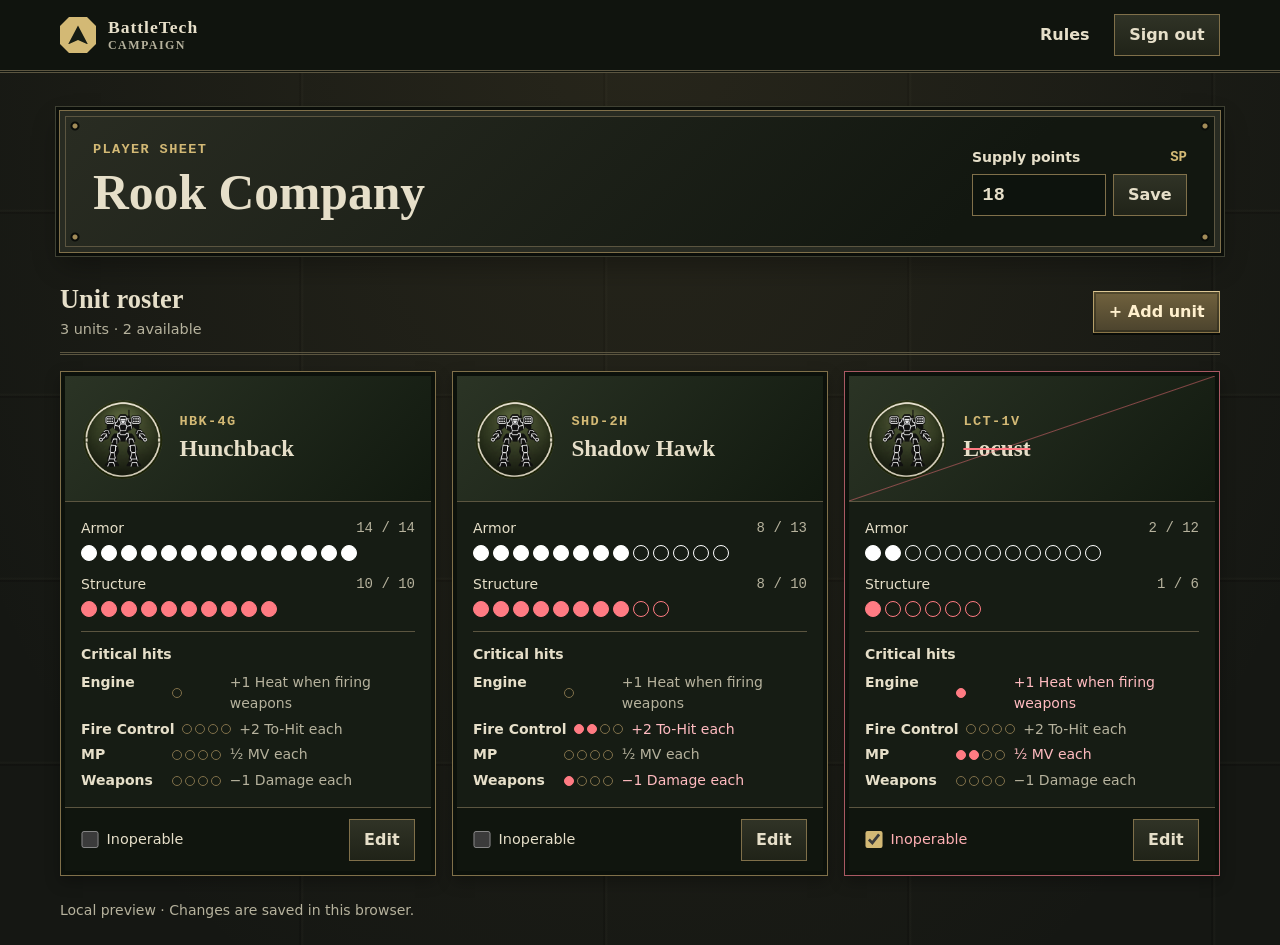
==== index.html @ 0e4e48c3 "Add campaign and Alpha Strike rules hub" ====
<!doctype html>
<html lang="en">
<head>
  <meta charset="utf-8">
  <meta name="viewport" content="width=device-width, initial-scale=1">
  <title>Player sheet | BattleTech Campaign</title>
  <link rel="stylesheet" href="styles.css?v=rules-hub-1">
  <script src="app.js?v=rules-hub-1" defer></script>
  <script src="rules/vendor/markdown-it-15.0.3.min.js" defer></script>
  <script src="rules/hub.js?v=rules-hub-1" defer></script>
</head>
<body>
  <header class="topbar">
    <div class="shell topbar-inner">
      <a class="brand" href="index.html" aria-label="BattleTech Campaign home">
        <span class="insignia" aria-hidden="true"><i></i></span>
        <span>BattleTech <small>Campaign</small></span>
      </a>
      <div class="topbar-actions">
        <button type="button" id="rules-button" class="quiet" aria-haspopup="dialog">Rules</button>
        <button type="button" id="account-button">Sign out</button>
      </div>
    </div>
  </header>

  <main class="shell">
    <div id="sheet">
      <section class="sheet-header" aria-labelledby="group-name">
        <div class="group">
          <p class="eyebrow">Player sheet</p>
          <h1 id="group-name"></h1>
        </div>
        <form id="supply-form" class="supply">
          <label for="supply">Supply points <span>SP</span></label>
          <div class="supply-entry">
            <input id="supply" type="number" step="1" required>
            <button type="submit">Save</button>
          </div>
        </form>
      </section>

      <section class="roster" aria-labelledby="roster-title">
        <div class="section-header">
          <div>
            <h2 id="roster-title">Unit roster</h2>
            <p id="roster-count"></p>
          </div>
          <button id="add-unit" type="button" class="primary"><span aria-hidden="true">+</span> Add unit</button>
        </div>
        <div id="unit-list" class="unit-list"></div>
        <p id="empty-roster" class="empty" hidden>Your roster is empty. Add a unit to get started.</p>
      </section>
    </div>

    <section id="signed-out" class="signed-out" hidden>
      <h1>Player sheet</h1>
      <p>Open a sample roster to try the player sheet.</p>
      <button type="button" id="open-account" class="primary">Choose preview roster</button>
    </section>
    <footer><span id="save-status" role="status">Local preview · Changes are saved in this browser.</span></footer>
  </main>

  <dialog id="rules-dialog" class="rules-hub" aria-labelledby="rules-title">
    <header class="rules-header">
      <h2 id="rules-title">Rules</h2>
      <form method="dialog"><button type="submit">Close</button></form>
    </header>
    <div class="rules-tabs" role="tablist" aria-label="Rule sections">
      <button id="campaign-tab" type="button" role="tab" aria-selected="true" aria-controls="campaign-panel">Campaign Rules</button>
      <button id="alpha-strike-tab" type="button" role="tab" aria-selected="false" aria-controls="alpha-strike-panel" tabindex="-1">Alpha Strike</button>
    </div>
    <div class="rules-scroll">
      <section id="campaign-panel" role="tabpanel" aria-labelledby="campaign-tab" tabindex="0"></section>
      <section id="alpha-strike-panel" role="tabpanel" aria-labelledby="alpha-strike-tab" tabindex="0" hidden></section>
    </div>
  </dialog>

  <dialog id="account-dialog" aria-labelledby="account-title">
    <div class="dialog-body">
      <h2 id="account-title">Choose a preview roster</h2>
      <p>These sample rosters are stored in this browser.</p>
      <div id="account-options" class="account-options"></div>
      <form method="dialog" class="dialog-actions"><button>Cancel</button></form>
    </div>
  </dialog>

  <dialog id="unit-dialog" aria-labelledby="editor-title">
    <form id="unit-form" class="dialog-body">
      <h2 id="editor-title">Add unit</h2>
      <div class="form-grid">
        <label>Chassis <input name="chassis" required maxlength="48"></label>
        <label>Variant <input name="variant" required maxlength="32"></label>
        <label class="wide">Unit type
          <select name="type"><option value="mech">’Mech</option><option value="vehicle">Vehicle</option><option value="air">Air unit</option></select>
        </label>
        <div class="track-field">
          <label for="armor-total">Total armor</label>
          <div class="number-stepper">
            <button type="button" data-step="-1" aria-label="Decrease total armor">−</button>
            <input id="armor-total" name="armorTotal" type="number" inputmode="numeric" min="0" max="300" step="1" required>
            <button type="button" data-step="1" aria-label="Increase total armor">+</button>
          </div>
        </div>
        <div class="track-field">
          <label for="armor-remaining">Remaining armor</label>
          <div class="number-stepper">
            <button type="button" data-step="-1" aria-label="Decrease remaining armor">−</button>
            <input id="armor-remaining" name="armorRemaining" type="number" inputmode="numeric" min="0" step="1" required>
            <button type="button" data-step="1" aria-label="Increase remaining armor">+</button>
          </div>
        </div>
        <div class="track-field">
          <label for="structure-total">Total structure</label>
          <div class="number-stepper">
            <button type="button" data-step="-1" aria-label="Decrease total structure">−</button>
            <input id="structure-total" name="structureTotal" type="number" inputmode="numeric" min="0" max="300" step="1" required>
            <button type="button" data-step="1" aria-label="Increase total structure">+</button>
          </div>
        </div>
        <div class="track-field">
          <label for="structure-remaining">Remaining structure</label>
          <div class="number-stepper">
            <button type="button" data-step="-1" aria-label="Decrease remaining structure">−</button>
            <input id="structure-remaining" name="structureRemaining" type="number" inputmode="numeric" min="0" step="1" required>
            <button type="button" data-step="1" aria-label="Increase remaining structure">+</button>
          </div>
        </div>
      </div>
      <fieldset class="critical-editor">
        <legend>Critical hits</legend>
        <ul id="critical-options" class="critical-list"></ul>
        <p class="legacy-criticals" hidden></p>
      </fieldset>
      <label class="check"><input name="inoperable" type="checkbox"> Inoperable</label>
      <div class="dialog-actions">
        <button type="button" id="remove-unit" class="danger" hidden>Remove unit</button>
        <button type="button" id="cancel-editor">Cancel</button>
        <button type="submit" class="primary">Save unit</button>
      </div>
    </form>
  </dialog>

  <dialog id="remove-dialog" aria-labelledby="remove-title">
    <div class="dialog-body">
      <h2 id="remove-title">Remove unit?</h2>
      <p id="remove-description"></p>
      <form method="dialog" class="dialog-actions">
        <button value="cancel" autofocus>Cancel</button>
        <button value="remove" class="danger">Remove unit</button>
      </form>
    </div>
  </dialog>

  <template id="unit-template">
    <article class="unit-card">
      <div class="unit-identity">
        <img class="unit-icon" width="84" height="84" alt="">
        <div class="unit-title"><p class="unit-variant"></p><h3></h3></div>
      </div>
      <div class="unit-details">
        <div class="track armor"><div class="track-label"><span>Armor</span><span class="track-count"></span></div><div class="pips" aria-hidden="true"></div></div>
        <div class="track structure"><div class="track-label"><span>Structure</span><span class="track-count"></span></div><div class="pips" aria-hidden="true"></div></div>
        <div class="criticals"><h4>Critical hits</h4><ul class="critical-list"></ul><p class="legacy-criticals" hidden></p></div>
      </div>
      <div class="card-actions">
        <label class="check"><input type="checkbox"> Inoperable</label>
        <button type="button">Edit</button>
      </div>
    </article>
  </template>

  <template id="critical-row-template">
    <li class="critical-row">
      <span class="critical-name"></span>
      <div class="critical-controls">
        <button type="button" class="critical-minus" hidden>−</button>
        <span class="critical-pips" aria-hidden="true"></span>
        <span class="visually-hidden critical-count"></span>
        <button type="button" class="critical-plus" hidden>+</button>
      </div>
      <span class="critical-effect"></span>
    </li>
  </template>
</body>
</html>
---- styles.css ----
:root {
  color-scheme: dark;
  font: 100%/1.5 system-ui, sans-serif;
  color: #e6dfc9;
  background: #111310;
  --panel: #161c14;
  --line: #5b5540;
  --bronze: #80704a;
  --muted: #b6b29d;
  --gold: #d3b975;
  --red: #ff7b83;
  --display: Georgia, serif;
  --mono: ui-monospace, Consolas, monospace;
}

*, *::before, *::after { box-sizing: border-box; }
[hidden] { display: none !important; }
body {
  margin: 0;
  min-height: 100vh;
  background:
    radial-gradient(ellipse at 50% 0%, #97804b24, transparent 48rem),
    repeating-linear-gradient(0deg, transparent 0 179px, #0005 180px, #77766110 182px, transparent 184px),
    repeating-linear-gradient(90deg, transparent 0 299px, #0005 300px, #82816a0e 302px, transparent 304px),
    #151713;
}
button, input, select { font: inherit; }
button {
  min-height: 42px;
  padding: .45rem .9rem;
  border: 1px solid var(--bronze);
  background: linear-gradient(#303326, #202318);
  color: inherit;
  font-weight: 650;
  cursor: pointer;
}
.primary {
  color: #fff0ce;
  background: linear-gradient(#71623e, #4b432d);
  border-color: #ddc895 #b7a06a #8a7547;
  box-shadow: inset 0 0 0 2px #10130955, 0 2px 0 #080b07;
}
button:hover { background: #383b2a; }
.primary:hover { background: linear-gradient(#827248, #5b5034); }
.quiet { background: transparent; border-color: transparent; }
.danger { color: #ffb0b4; border-color: #a6515a; background: #39232d; }
.danger:hover { background: #562f3c; }
:focus-visible { outline: 2px solid var(--gold); outline-offset: 3px; }
input, select {
  width: 100%;
  min-height: 42px;
  border: 1px solid var(--bronze);
  background: #0d130d;
  color: inherit;
  padding: .4rem .6rem;
}
input[type="checkbox"] { width: 1.1rem; min-height: 0; height: 1.1rem; margin: 0; accent-color: var(--gold); }
h1, h2, h3, h4, p { margin: 0; }
h1, h2, h3 { line-height: 1.14; }
.shell { width: min(1160px, calc(100% - 3rem)); margin-inline: auto; }
.topbar { background: #10140e; border-bottom: 3px double var(--line); }
.topbar-inner, .topbar-actions, .brand { display: flex; align-items: center; }
.topbar-inner { min-height: 70px; justify-content: space-between; gap: 1rem; }
.topbar-actions { gap: .55rem; }
.brand { gap: .75rem; color: inherit; text-decoration: none; font: 700 1.1rem/1.25 var(--display); letter-spacing: .055em; }
.brand small { display: block; color: var(--muted); font-size: .75rem; letter-spacing: .12em; text-transform: uppercase; }
.insignia { display: grid; place-items: center; width: 36px; height: 36px; background: var(--gold); clip-path: polygon(25% 0, 75% 0, 100% 25%, 100% 75%, 75% 100%, 25% 100%, 0 75%, 0 25%); }
.insignia i { width: 20px; height: 19px; background: #161c14; clip-path: polygon(50% 0, 100% 100%, 50% 76%, 0 100%); }
.sheet-header {
  display: flex;
  gap: 1.4rem;
  align-items: center;
  justify-content: space-between;
  margin-top: 2.35rem;
  padding: 1.6rem 1.75rem;
  border: 5px solid #282b22;
  outline: 1px solid var(--bronze);
  background:
    radial-gradient(circle at 10px 10px, #a38c58 0 2px, #0a0c09 3px 4px, transparent 5px),
    radial-gradient(circle at calc(100% - 10px) 10px, #a38c58 0 2px, #0a0c09 3px 4px, transparent 5px),
    radial-gradient(circle at 10px calc(100% - 10px), #a38c58 0 2px, #0a0c09 3px 4px, transparent 5px),
    radial-gradient(circle at calc(100% - 10px) calc(100% - 10px), #a38c58 0 2px, #0a0c09 3px 4px, transparent 5px),
    linear-gradient(135deg, #292c22, #121710 78%);
  box-shadow: 0 0 0 4px #0a0d09, 0 0 0 5px #3f4133, 0 12px 26px #0005, inset 0 0 0 1px var(--line);
}
.eyebrow, .unit-variant { color: var(--gold); text-transform: uppercase; font: 700 .85rem/1.35 var(--mono); letter-spacing: .1em; }
h1 { margin-top: .35rem; font: 600 clamp(1.9rem, 5vw, 3.1rem)/1.14 var(--display); overflow-wrap: anywhere; }
.supply { flex: 0 1 215px; }
.supply label { display: flex; justify-content: space-between; gap: 1rem; margin-bottom: .4rem; font-size: .875rem; font-weight: 700; }
.supply label span { color: var(--gold); font-family: var(--mono); }
.supply-entry { display: flex; gap: .4rem; }
.supply input { min-width: 0; font: 700 1.15rem var(--mono); }
.roster { margin-top: 2rem; }
.section-header { display: flex; align-items: center; justify-content: space-between; gap: .75rem; margin-bottom: 1rem; padding-bottom: .75rem; border-bottom: 3px double var(--line); }
.section-header h2 { font: 600 1.65rem/1.15 var(--display); }
.section-header p { margin-top: .25rem; color: var(--muted); font-size: .9rem; }
.section-header button { white-space: nowrap; }
.unit-list { display: grid; grid-template-columns: repeat(3, minmax(0, 1fr)); gap: 1rem; }
.unit-card { display: flex; flex-direction: column; overflow: hidden; padding: 4px; background: #0c110b; border: 1px solid var(--bronze); box-shadow: 0 6px 14px #0004; }
.unit-identity {
  display: flex;
  align-items: center;
  min-height: 126px;
  padding: 1rem;
  gap: .9rem;
  border-bottom: 1px solid var(--line);
  background: linear-gradient(135deg, #2b3425, #11190f);
}
.unit-icon { display: block; flex: none; width: 84px; height: 84px; object-fit: contain; }
.unit-title { min-width: 0; padding-bottom: .2rem; overflow-wrap: anywhere; }
.unit-title h3 { margin-top: .25rem; font: 600 1.45rem/1.14 var(--display); }
.unit-card.inoperable { border-color: #a95963; }
.inoperable .unit-identity { position: relative; }
.inoperable .unit-identity::after { content: ''; position: absolute; inset: 0; pointer-events: none; background: linear-gradient(to bottom right, transparent calc(50% - 1px), #ff727d75 50%, transparent calc(50% + 1px)); }
.inoperable h3 { text-decoration: line-through 2px var(--red); }
.unit-details { display: grid; align-content: start; gap: .85rem; flex: 1; padding: 1rem; background: var(--panel); }
.track-label { display: flex; justify-content: space-between; gap: .5rem; margin-bottom: .35rem; font-size: .875rem; }
.track-count { color: var(--muted); font-family: var(--mono); }
.pips { display: flex; flex-wrap: wrap; gap: 4px; color: #fff; }
.structure .pips { color: var(--red); }
.pip {
  flex: none;
  width: min(1rem, calc((100% - 52px) / 14));
  aspect-ratio: 1;
  border: 1px solid currentColor;
  border-radius: 50%;
}
.pip.intact { background: currentColor; }
.criticals { border-top: 1px solid var(--line); padding-top: .75rem; }
.criticals h4 { font-size: .875rem; font-weight: 650; }
.critical-list { display: grid; gap: .3rem; margin: .45rem 0 0; padding: 0; list-style: none; }
.critical-row {
  display: grid;
  grid-template-columns: minmax(5.25rem, auto) 3.15rem minmax(0, 1fr);
  align-items: baseline;
  column-gap: .45rem;
  font-size: .875rem;
}
.critical-name { font-weight: 650; }
.critical-controls, .critical-pips { display: flex; align-items: center; }
.critical-controls { align-self: center; gap: .3rem; }
.critical-pips { gap: 3px; width: 3.15rem; }
.critical-pip { width: 10px; height: 10px; border: 1px solid var(--bronze); border-radius: 50%; }
.critical-pip.filled { background: var(--red); border-color: var(--red); }
.critical-effect, .legacy-criticals { color: var(--muted); }
.has-hits .critical-effect { color: #ffbbc0; }
.legacy-criticals { margin-top: .5rem; font-size: .875rem; }
.visually-hidden { position: absolute; width: 1px; height: 1px; overflow: hidden; clip-path: inset(50%); white-space: nowrap; }
.card-actions { display: flex; justify-content: space-between; gap: .5rem; border-top: 1px solid var(--line); padding: .65rem 1rem; background: #10150e; }
.check { display: inline-flex; gap: .5rem; align-items: center; min-height: 42px; cursor: pointer; font-size: .9rem; }
.inoperable .card-actions .check { color: #ffb0b4; }
.empty, .signed-out { padding: 1.5rem; background: var(--panel); border: 1px solid var(--bronze); box-shadow: inset 0 0 0 4px #0c110b; }
.signed-out { margin-top: 2.35rem; }
.signed-out p, .dialog-body > p { color: var(--muted); margin-top: .75rem; }
.signed-out button { margin-top: 1rem; }
footer { color: var(--muted); font-size: .875rem; padding: 1.5rem 0; }

dialog { width: min(510px, calc(100% - 2rem)); max-height: calc(100% - 2rem); padding: 0; color: inherit; background: #22291e; border: 4px solid #282b22; outline: 1px solid var(--bronze); box-shadow: inset 0 0 0 1px var(--line), 0 18px 90px #000a; }
dialog::backdrop { background: #090d08cc; }
.dialog-body { padding: 1.25rem; }
.dialog-body h2 { font: 600 1.55rem/1.15 var(--display); }
.form-grid { display: grid; grid-template-columns: repeat(2, minmax(0, 1fr)); gap: .75rem; margin-block: 1rem; }
.form-grid label { display: grid; gap: .3rem; font-size: .875rem; }
.track-field { display: grid; gap: .3rem; min-width: 0; }
.number-stepper { display: grid; grid-template-columns: 44px minmax(0, 1fr) 44px; gap: .3rem; }
.number-stepper input { min-width: 0; padding-inline: .25rem; text-align: center; appearance: textfield; }
.number-stepper input::-webkit-inner-spin-button,
.number-stepper input::-webkit-outer-spin-button { appearance: none; margin: 0; }
.wide { grid-column: 1 / -1; }
.dialog-actions { display: flex; justify-content: flex-end; align-items: center; flex-wrap: wrap; gap: .55rem; margin-top: .85rem; }
fieldset { margin: 0; padding: 0 .6rem; border: 1px solid var(--bronze); }
legend { padding-inline: .25rem; }
.critical-editor { min-inline-size: 0; padding: 0 .6rem .6rem; }
.critical-editor .critical-row { grid-template-columns: 5.25rem auto minmax(0, 1fr); align-items: center; }
:is(.critical-controls, .number-stepper) button { width: 44px; min-height: 44px; padding: 0; font: 700 1.05rem/1 var(--mono); }
:is(.critical-controls, .number-stepper) button[aria-disabled="true"] { background: #161b13; color: var(--muted); opacity: .65; cursor: default; }
.account-options { display: flex; flex-wrap: wrap; gap: .5rem 1rem; margin-top: 1rem; }
.rules-hub {
  width: min(810px, calc(100% - 2rem));
  height: min(44rem, calc(100dvh - 3rem));
  overflow: hidden;
}
.rules-hub[open] { display: grid; grid-template-rows: auto auto minmax(0, 1fr); }
.rules-header, .rules-tabs { padding: .8rem 1.25rem; }
.rules-header { display: flex; align-items: center; justify-content: space-between; gap: 1rem; border-bottom: 3px double var(--line); }
.rules-header h2 { font: 600 1.75rem/1.15 var(--display); }
.rules-tabs { display: flex; gap: .5rem; background: #151a11; border-bottom: 1px solid var(--line); }
.rules-tabs button[aria-selected="true"] { border-color: var(--gold); background: #373321; color: #fff0ce; }
.rules-scroll { overflow: auto; overscroll-behavior: contain; padding: 1.1rem 1.25rem 1.5rem; }
.rules-status { margin-bottom: .65rem; color: var(--muted); }
.rules-scroll button + .rule-topic { margin-top: .7rem; }
.rule-topic { border: 1px solid var(--bronze); background: var(--panel); }
.rule-topic + .rule-topic { margin-top: .55rem; }
.rule-topic summary { padding: .7rem .9rem; font-weight: 650; cursor: pointer; }
.rule-topic summary::marker { color: var(--gold); }
.rule-topic summary:hover { background: #252d1f; }
.rule-topic[open] summary { color: var(--gold); border-bottom: 1px solid var(--line); }
.rule-content { padding: .9rem; overflow-wrap: anywhere; }
.rule-content > * + * { margin-block-start: .8rem; }
.rule-content h2, .rule-content h3 { font-family: var(--display); font-weight: 650; }
.rule-content h2 { font-size: 1.25rem; }
.rule-content ul, .rule-content ol { margin-block-end: 0; padding-inline-start: 1.4rem; }
.rule-content li + li { margin-top: .25rem; }
.rule-content a { color: var(--gold); }
.rule-table { overflow-x: auto; border: 1px solid var(--line); }
.rule-table table { width: 100%; border-collapse: collapse; overflow-wrap: normal; }
.rule-table table:has(th:nth-child(3)) { min-width: 31rem; }
.rule-table th, .rule-table td { padding: .5rem .6rem; text-align: start; vertical-align: top; }
.rule-table th { background: #302f22; }
.rule-table tbody tr { border-top: 1px solid var(--line); }
.rule-table tbody tr:nth-child(even) { background: #1f271b; }

@media (max-width: 900px) {
  .unit-list { grid-template-columns: repeat(2, minmax(0, 1fr)); }
}
@media (max-width: 600px) {
  .shell { width: calc(100% - 1.5rem); }
  .sheet-header { flex-direction: column; align-items: stretch; margin-top: 1.35rem; padding: 1rem; }
  .supply { flex-basis: auto; max-width: 250px; }
  .unit-list { grid-template-columns: 1fr; }
  .topbar-inner { gap: .3rem; }
  .topbar-actions { gap: .15rem; }
  .brand { gap: .45rem; }
  .insignia { width: 30px; height: 30px; }
  .topbar-actions button { padding-inline: .55rem; }
  .rules-hub { width: calc(100% - 1rem); height: calc(100dvh - 1rem); max-height: calc(100% - 1rem); }
  .rules-header, .rules-tabs, .rules-scroll { padding-inline: .8rem; }
  .rules-tabs button { flex: 1; padding-inline: .45rem; }
}
@media (max-width: 450px) {
  .track-field { grid-column: 1 / -1; }
  .critical-editor .critical-row { grid-template-columns: minmax(0, 1fr) auto; row-gap: .1rem; }
  .critical-editor .critical-effect { grid-column: 1 / -1; }
  .critical-editor .critical-row + .critical-row { border-top: 1px solid var(--line); padding-top: .3rem; }
}
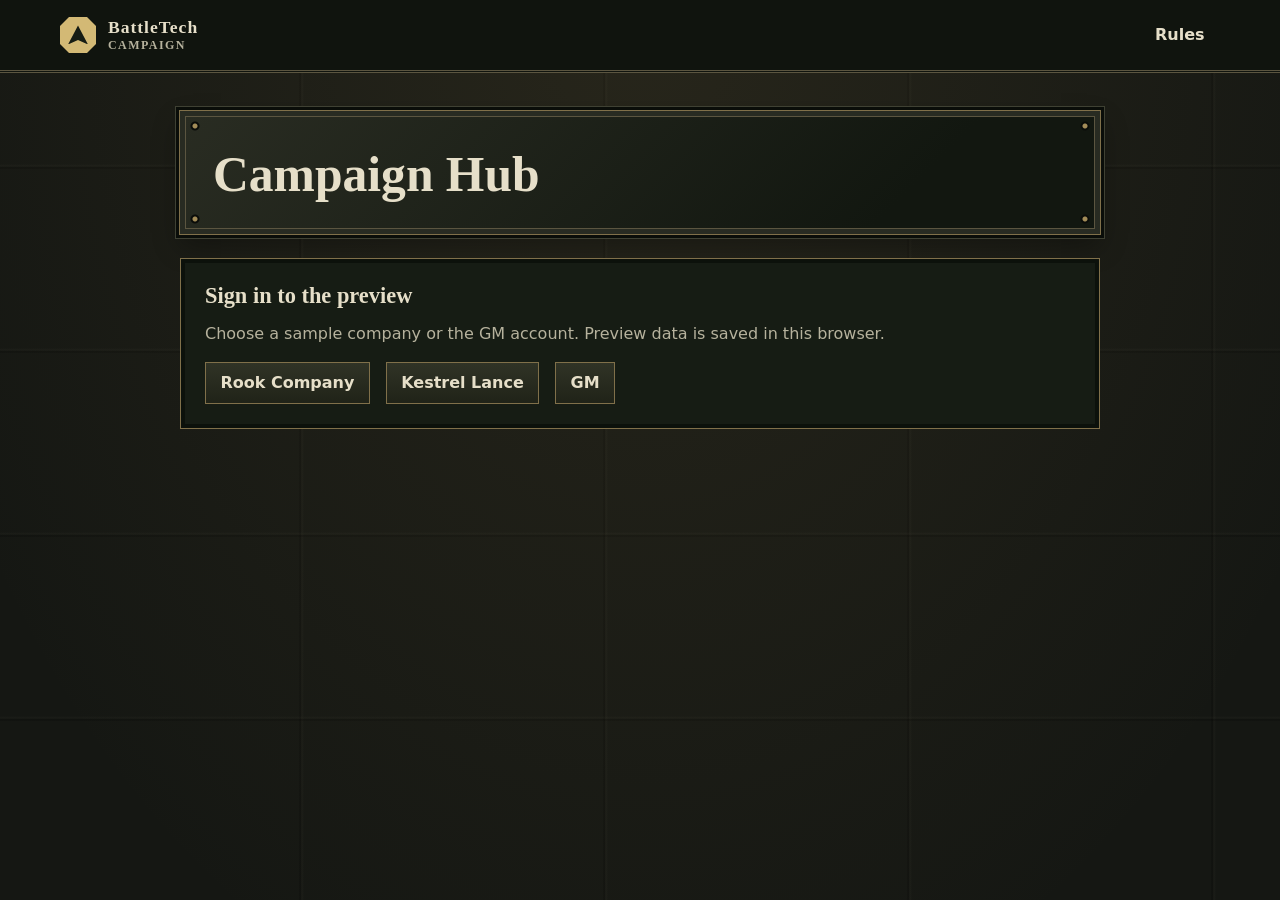
==== commit ba19e853: "Add campaign hub with player and GM preview navigation" ====
--- a/index.html
+++ b/index.html
@@ -3,11 +3,10 @@
 <head>
   <meta charset="utf-8">
   <meta name="viewport" content="width=device-width, initial-scale=1">
-  <title>Player sheet | BattleTech Campaign</title>
-  <link rel="stylesheet" href="styles.css?v=rules-hub-1">
-  <script src="app.js?v=rules-hub-1" defer></script>
-  <script src="rules/vendor/markdown-it-15.0.3.min.js" defer></script>
-  <script src="rules/hub.js?v=rules-hub-1" defer></script>
+  <title>Campaign Hub | BattleTech Campaign</title>
+  <link rel="stylesheet" href="styles.css?v=campaign-hub-1">
+  <script src="preview.js?v=campaign-hub-1" defer></script>
+  <script src="hub.js?v=campaign-hub-1" defer></script>
 </head>
 <body>
   <header class="topbar">
@@ -17,169 +16,41 @@
         <span>BattleTech <small>Campaign</small></span>
       </a>
       <div class="topbar-actions">
-        <button type="button" id="rules-button" class="quiet" aria-haspopup="dialog">Rules</button>
-        <button type="button" id="account-button">Sign out</button>
+        <a id="public-rules" class="button quiet" href="rules.html#alpha-strike">Rules</a>
+        <button id="sign-out" type="button" hidden>Sign out</button>
       </div>
     </div>
   </header>
 
-  <main class="shell">
-    <div id="sheet">
-      <section class="sheet-header" aria-labelledby="group-name">
-        <div class="group">
-          <p class="eyebrow">Player sheet</p>
-          <h1 id="group-name"></h1>
-        </div>
-        <form id="supply-form" class="supply">
-          <label for="supply">Supply points <span>SP</span></label>
-          <div class="supply-entry">
-            <input id="supply" type="number" step="1" required>
-            <button type="submit">Save</button>
-          </div>
-        </form>
-      </section>
+  <main class="shell hub-shell">
+    <section class="sheet-header" aria-labelledby="hub-title">
+      <div>
+        <h1 id="hub-title">Campaign Hub</h1>
+        <p id="hub-account" class="hub-account" hidden></p>
+      </div>
+    </section>
 
-      <section class="roster" aria-labelledby="roster-title">
-        <div class="section-header">
-          <div>
-            <h2 id="roster-title">Unit roster</h2>
-            <p id="roster-count"></p>
-          </div>
-          <button id="add-unit" type="button" class="primary"><span aria-hidden="true">+</span> Add unit</button>
-        </div>
-        <div id="unit-list" class="unit-list"></div>
-        <p id="empty-roster" class="empty" hidden>Your roster is empty. Add a unit to get started.</p>
-      </section>
-    </div>
+    <section id="sign-in" class="hub-panel" aria-labelledby="sign-in-title" hidden>
+      <h2 id="sign-in-title">Sign in to the preview</h2>
+      <p>Choose a sample company or the GM account. Preview data is saved in this browser.</p>
+      <div id="account-options" class="account-options"></div>
+    </section>
 
-    <section id="signed-out" class="signed-out" hidden>
-      <h1>Player sheet</h1>
-      <p>Open a sample roster to try the player sheet.</p>
-      <button type="button" id="open-account" class="primary">Choose preview roster</button>
-    </section>
-    <footer><span id="save-status" role="status">Local preview · Changes are saved in this browser.</span></footer>
+    <nav id="hub-navigation" class="hub-grid" aria-label="Campaign pages" hidden>
+      <a id="my-roster" class="hub-link" href="roster.html" hidden><strong>My roster</strong><span>Manage your SP and units.</span></a>
+      <button id="browse-rosters" class="hub-link" type="button" hidden><strong>Player rosters</strong><span>View either company’s SP and units.</span></button>
+      <a class="hub-link" href="rules.html"><strong>Rules</strong><span>Campaign rules and Alpha Strike cheat sheets.</span></a>
+      <a class="hub-link" href="campaign.html"><strong>Campaign overview</strong><span id="overview-description">Read the overview and current goals.</span></a>
+    </nav>
+    <p id="hub-status" class="hub-status" role="status"></p>
   </main>
 
-  <dialog id="rules-dialog" class="rules-hub" aria-labelledby="rules-title">
-    <header class="rules-header">
-      <h2 id="rules-title">Rules</h2>
-      <form method="dialog"><button type="submit">Close</button></form>
-    </header>
-    <div class="rules-tabs" role="tablist" aria-label="Rule sections">
-      <button id="campaign-tab" type="button" role="tab" aria-selected="true" aria-controls="campaign-panel">Campaign Rules</button>
-      <button id="alpha-strike-tab" type="button" role="tab" aria-selected="false" aria-controls="alpha-strike-panel" tabindex="-1">Alpha Strike</button>
-    </div>
-    <div class="rules-scroll">
-      <section id="campaign-panel" role="tabpanel" aria-labelledby="campaign-tab" tabindex="0"></section>
-      <section id="alpha-strike-panel" role="tabpanel" aria-labelledby="alpha-strike-tab" tabindex="0" hidden></section>
+  <dialog id="roster-picker" aria-labelledby="picker-title">
+    <div class="dialog-body">
+      <h2 id="picker-title">Choose a player roster</h2>
+      <div id="roster-options" class="account-options"></div>
+      <form method="dialog" class="dialog-actions"><button type="submit">Close</button></form>
     </div>
   </dialog>
-
-  <dialog id="account-dialog" aria-labelledby="account-title">
-    <div class="dialog-body">
-      <h2 id="account-title">Choose a preview roster</h2>
-      <p>These sample rosters are stored in this browser.</p>
-      <div id="account-options" class="account-options"></div>
-      <form method="dialog" class="dialog-actions"><button>Cancel</button></form>
-    </div>
-  </dialog>
-
-  <dialog id="unit-dialog" aria-labelledby="editor-title">
-    <form id="unit-form" class="dialog-body">
-      <h2 id="editor-title">Add unit</h2>
-      <div class="form-grid">
-        <label>Chassis <input name="chassis" required maxlength="48"></label>
-        <label>Variant <input name="variant" required maxlength="32"></label>
-        <label class="wide">Unit type
-          <select name="type"><option value="mech">’Mech</option><option value="vehicle">Vehicle</option><option value="air">Air unit</option></select>
-        </label>
-        <div class="track-field">
-          <label for="armor-total">Total armor</label>
-          <div class="number-stepper">
-            <button type="button" data-step="-1" aria-label="Decrease total armor">−</button>
-            <input id="armor-total" name="armorTotal" type="number" inputmode="numeric" min="0" max="300" step="1" required>
-            <button type="button" data-step="1" aria-label="Increase total armor">+</button>
-          </div>
-        </div>
-        <div class="track-field">
-          <label for="armor-remaining">Remaining armor</label>
-          <div class="number-stepper">
-            <button type="button" data-step="-1" aria-label="Decrease remaining armor">−</button>
-            <input id="armor-remaining" name="armorRemaining" type="number" inputmode="numeric" min="0" step="1" required>
-            <button type="button" data-step="1" aria-label="Increase remaining armor">+</button>
-          </div>
-        </div>
-        <div class="track-field">
-          <label for="structure-total">Total structure</label>
-          <div class="number-stepper">
-            <button type="button" data-step="-1" aria-label="Decrease total structure">−</button>
-            <input id="structure-total" name="structureTotal" type="number" inputmode="numeric" min="0" max="300" step="1" required>
-            <button type="button" data-step="1" aria-label="Increase total structure">+</button>
-          </div>
-        </div>
-        <div class="track-field">
-          <label for="structure-remaining">Remaining structure</label>
-          <div class="number-stepper">
-            <button type="button" data-step="-1" aria-label="Decrease remaining structure">−</button>
-            <input id="structure-remaining" name="structureRemaining" type="number" inputmode="numeric" min="0" step="1" required>
-            <button type="button" data-step="1" aria-label="Increase remaining structure">+</button>
-          </div>
-        </div>
-      </div>
-      <fieldset class="critical-editor">
-        <legend>Critical hits</legend>
-        <ul id="critical-options" class="critical-list"></ul>
-        <p class="legacy-criticals" hidden></p>
-      </fieldset>
-      <label class="check"><input name="inoperable" type="checkbox"> Inoperable</label>
-      <div class="dialog-actions">
-        <button type="button" id="remove-unit" class="danger" hidden>Remove unit</button>
-        <button type="button" id="cancel-editor">Cancel</button>
-        <button type="submit" class="primary">Save unit</button>
-      </div>
-    </form>
-  </dialog>
-
-  <dialog id="remove-dialog" aria-labelledby="remove-title">
-    <div class="dialog-body">
-      <h2 id="remove-title">Remove unit?</h2>
-      <p id="remove-description"></p>
-      <form method="dialog" class="dialog-actions">
-        <button value="cancel" autofocus>Cancel</button>
-        <button value="remove" class="danger">Remove unit</button>
-      </form>
-    </div>
-  </dialog>
-
-  <template id="unit-template">
-    <article class="unit-card">
-      <div class="unit-identity">
-        <img class="unit-icon" width="84" height="84" alt="">
-        <div class="unit-title"><p class="unit-variant"></p><h3></h3></div>
-      </div>
-      <div class="unit-details">
-        <div class="track armor"><div class="track-label"><span>Armor</span><span class="track-count"></span></div><div class="pips" aria-hidden="true"></div></div>
-        <div class="track structure"><div class="track-label"><span>Structure</span><span class="track-count"></span></div><div class="pips" aria-hidden="true"></div></div>
-        <div class="criticals"><h4>Critical hits</h4><ul class="critical-list"></ul><p class="legacy-criticals" hidden></p></div>
-      </div>
-      <div class="card-actions">
-        <label class="check"><input type="checkbox"> Inoperable</label>
-        <button type="button">Edit</button>
-      </div>
-    </article>
-  </template>
-
-  <template id="critical-row-template">
-    <li class="critical-row">
-      <span class="critical-name"></span>
-      <div class="critical-controls">
-        <button type="button" class="critical-minus" hidden>−</button>
-        <span class="critical-pips" aria-hidden="true"></span>
-        <span class="visually-hidden critical-count"></span>
-        <button type="button" class="critical-plus" hidden>+</button>
-      </div>
-      <span class="critical-effect"></span>
-    </li>
-  </template>
 </body>
 </html>
--- a/styles.css
+++ b/styles.css
@@ -24,8 +24,8 @@
     repeating-linear-gradient(90deg, transparent 0 299px, #0005 300px, #82816a0e 302px, transparent 304px),
     #151713;
 }
-button, input, select { font: inherit; }
-button {
+button, input, select, textarea { font: inherit; }
+button, .button {
   min-height: 42px;
   padding: .45rem .9rem;
   border: 1px solid var(--bronze);
@@ -34,19 +34,20 @@
   font-weight: 650;
   cursor: pointer;
 }
+.button { display: inline-flex; align-items: center; justify-content: center; text-decoration: none; }
 .primary {
   color: #fff0ce;
   background: linear-gradient(#71623e, #4b432d);
   border-color: #ddc895 #b7a06a #8a7547;
   box-shadow: inset 0 0 0 2px #10130955, 0 2px 0 #080b07;
 }
-button:hover { background: #383b2a; }
+button:hover, .button:hover { background: #383b2a; }
 .primary:hover { background: linear-gradient(#827248, #5b5034); }
 .quiet { background: transparent; border-color: transparent; }
 .danger { color: #ffb0b4; border-color: #a6515a; background: #39232d; }
 .danger:hover { background: #562f3c; }
 :focus-visible { outline: 2px solid var(--gold); outline-offset: 3px; }
-input, select {
+input, select, textarea {
   width: 100%;
   min-height: 42px;
   border: 1px solid var(--bronze);
@@ -86,10 +87,11 @@
 .eyebrow, .unit-variant { color: var(--gold); text-transform: uppercase; font: 700 .85rem/1.35 var(--mono); letter-spacing: .1em; }
 h1 { margin-top: .35rem; font: 600 clamp(1.9rem, 5vw, 3.1rem)/1.14 var(--display); overflow-wrap: anywhere; }
 .supply { flex: 0 1 215px; }
-.supply label { display: flex; justify-content: space-between; gap: 1rem; margin-bottom: .4rem; font-size: .875rem; font-weight: 700; }
-.supply label span { color: var(--gold); font-family: var(--mono); }
+.supply label, .supply p { display: flex; justify-content: space-between; gap: 1rem; margin-bottom: .4rem; font-size: .875rem; font-weight: 700; }
+.supply span { color: var(--gold); font-family: var(--mono); }
 .supply-entry { display: flex; gap: .4rem; }
 .supply input { min-width: 0; font: 700 1.15rem var(--mono); }
+.supply output { display: block; font: 700 1.45rem var(--mono); }
 .roster { margin-top: 2rem; }
 .section-header { display: flex; align-items: center; justify-content: space-between; gap: .75rem; margin-bottom: 1rem; padding-bottom: .75rem; border-bottom: 3px double var(--line); }
 .section-header h2 { font: 600 1.65rem/1.15 var(--display); }
@@ -147,13 +149,43 @@
 .legacy-criticals { margin-top: .5rem; font-size: .875rem; }
 .visually-hidden { position: absolute; width: 1px; height: 1px; overflow: hidden; clip-path: inset(50%); white-space: nowrap; }
 .card-actions { display: flex; justify-content: space-between; gap: .5rem; border-top: 1px solid var(--line); padding: .65rem 1rem; background: #10150e; }
+.unit-status { border-top: 1px solid var(--line); padding: .7rem 1rem; color: var(--muted); background: #10150e; }
+.inoperable .unit-status { color: #ffb0b4; }
 .check { display: inline-flex; gap: .5rem; align-items: center; min-height: 42px; cursor: pointer; font-size: .9rem; }
 .inoperable .card-actions .check { color: #ffb0b4; }
-.empty, .signed-out { padding: 1.5rem; background: var(--panel); border: 1px solid var(--bronze); box-shadow: inset 0 0 0 4px #0c110b; }
-.signed-out { margin-top: 2.35rem; }
-.signed-out p, .dialog-body > p { color: var(--muted); margin-top: .75rem; }
-.signed-out button { margin-top: 1rem; }
+.empty, .hub-panel { padding: 1.5rem; background: var(--panel); border: 1px solid var(--bronze); box-shadow: inset 0 0 0 4px #0c110b; }
+.dialog-body > p { color: var(--muted); margin-top: .75rem; }
 footer { color: var(--muted); font-size: .875rem; padding: 1.5rem 0; }
+
+.hub-shell { max-width: 920px; padding-bottom: 2.5rem; }
+.hub-panel, .hub-grid, .rules-page .rules-reader { margin-top: 1.5rem; }
+.hub-account { margin-top: .45rem; color: var(--muted); }
+.hub-panel h2 { font: 600 1.4rem/1.2 var(--display); }
+.hub-panel > p { margin-top: .75rem; color: var(--muted); }
+.hub-grid { display: grid; grid-template-columns: repeat(3, minmax(0, 1fr)); gap: .8rem; }
+.hub-link {
+  display: grid;
+  align-content: start;
+  gap: .55rem;
+  min-height: 125px;
+  padding: 1rem;
+  border: 1px solid var(--bronze);
+  box-shadow: inset 0 0 0 4px #0c110b;
+  background: linear-gradient(135deg, #293022, #11170e);
+  color: inherit;
+  text-align: start;
+  text-decoration: none;
+}
+.hub-link:hover { border-color: var(--gold); background: #323725; }
+.hub-link strong { color: var(--gold); font: 600 1.25rem/1.2 var(--display); }
+.hub-link span, .hub-status, .campaign-editor label span, .campaign-actions p { color: var(--muted); font-size: .9rem; font-weight: 400; }
+.hub-status:not(:empty) { margin-top: .75rem; }
+.overview-text { white-space: pre-wrap; overflow-wrap: anywhere; }
+.overview-text + h2 { margin-top: 1.25rem; }
+.campaign-editor { display: grid; gap: .6rem; }
+.campaign-editor label { display: flex; flex-wrap: wrap; gap: .25rem 1rem; margin-top: .35rem; }
+.campaign-editor textarea { resize: vertical; }
+.campaign-actions { display: flex; flex-wrap: wrap; gap: .6rem; align-items: center; }
 
 dialog { width: min(510px, calc(100% - 2rem)); max-height: calc(100% - 2rem); padding: 0; color: inherit; background: #22291e; border: 4px solid #282b22; outline: 1px solid var(--bronze); box-shadow: inset 0 0 0 1px var(--line), 0 18px 90px #000a; }
 dialog::backdrop { background: #090d08cc; }
@@ -180,7 +212,9 @@
   height: min(44rem, calc(100dvh - 3rem));
   overflow: hidden;
 }
-.rules-hub[open] { display: grid; grid-template-rows: auto auto minmax(0, 1fr); }
+.rules-hub[open] { display: grid; grid-template-rows: auto minmax(0, 1fr); }
+.rules-hub .rules-reader { display: grid; grid-template-rows: auto minmax(0, 1fr); }
+.rules-page .rules-reader { border: 1px solid var(--bronze); background: #22291e; }
 .rules-header, .rules-tabs { padding: .8rem 1.25rem; }
 .rules-header { display: flex; align-items: center; justify-content: space-between; gap: 1rem; border-bottom: 3px double var(--line); }
 .rules-header h2 { font: 600 1.75rem/1.15 var(--display); }
@@ -189,6 +223,9 @@
 .rules-scroll { overflow: auto; overscroll-behavior: contain; padding: 1.1rem 1.25rem 1.5rem; }
 .rules-status { margin-bottom: .65rem; color: var(--muted); }
 .rules-scroll button + .rule-topic { margin-top: .7rem; }
+.rule-intro { margin-bottom: 1rem; padding: .85rem .9rem; border-bottom: 3px double var(--line); }
+.rule-intro h3 { color: var(--gold); font: 600 clamp(1.2rem, 4vw, 1.55rem)/1.25 var(--display); }
+.rule-intro .rule-content { padding: .6rem 0 0; }
 .rule-topic { border: 1px solid var(--bronze); background: var(--panel); }
 .rule-topic + .rule-topic { margin-top: .55rem; }
 .rule-topic summary { padding: .7rem .9rem; font-weight: 650; cursor: pointer; }
@@ -222,7 +259,9 @@
   .topbar-actions { gap: .15rem; }
   .brand { gap: .45rem; }
   .insignia { width: 30px; height: 30px; }
-  .topbar-actions button { padding-inline: .55rem; }
+  .topbar-actions :is(button, .button) { padding-inline: .55rem; }
+  .hub-grid { grid-template-columns: 1fr; }
+  .hub-link { min-height: 0; }
   .rules-hub { width: calc(100% - 1rem); height: calc(100dvh - 1rem); max-height: calc(100% - 1rem); }
   .rules-header, .rules-tabs, .rules-scroll { padding-inline: .8rem; }
   .rules-tabs button { flex: 1; padding-inline: .45rem; }
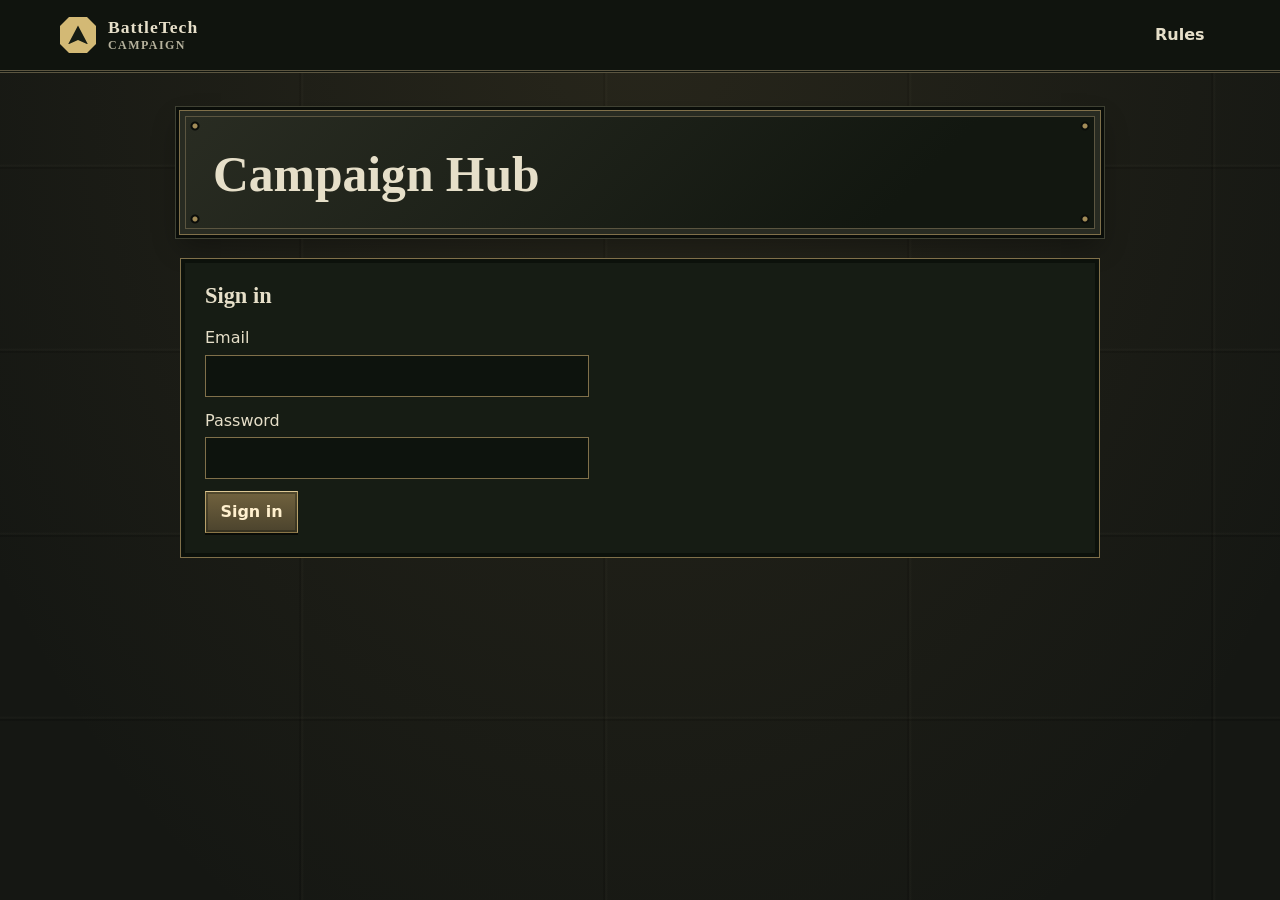
==== commit ea1ff3be: "Connect campaign pages to Supabase authentication and storage" ====
--- a/index.html
+++ b/index.html
@@ -4,9 +4,10 @@
   <meta charset="utf-8">
   <meta name="viewport" content="width=device-width, initial-scale=1">
   <title>Campaign Hub | BattleTech Campaign</title>
-  <link rel="stylesheet" href="styles.css?v=campaign-hub-1">
-  <script src="preview.js?v=campaign-hub-1" defer></script>
-  <script src="hub.js?v=campaign-hub-1" defer></script>
+  <link rel="stylesheet" href="styles.css?v=supabase-1">
+  <script src="supabase/vendor/supabase-js-2.119.2.js" defer></script>
+  <script src="supabase/campaign-api.js?v=supabase-1" defer></script>
+  <script src="hub.js?v=supabase-1" defer></script>
 </head>
 <body>
   <header class="topbar">
@@ -31,23 +32,29 @@
     </section>
 
     <section id="sign-in" class="hub-panel" aria-labelledby="sign-in-title" hidden>
-      <h2 id="sign-in-title">Sign in to the preview</h2>
-      <p>Choose a sample company or the GM account. Preview data is saved in this browser.</p>
-      <div id="account-options" class="account-options"></div>
+      <h2 id="sign-in-title">Sign in</h2>
+      <form id="sign-in-form" class="sign-in-form">
+        <label>Email <input name="email" type="email" autocomplete="username" required></label>
+        <label>Password <input name="password" type="password" autocomplete="current-password" required></label>
+        <button type="submit" class="primary">Sign in</button>
+      </form>
     </section>
 
     <nav id="hub-navigation" class="hub-grid" aria-label="Campaign pages" hidden>
       <a id="my-roster" class="hub-link" href="roster.html" hidden><strong>My roster</strong><span>Manage your SP and units.</span></a>
       <button id="browse-rosters" class="hub-link" type="button" hidden><strong>Player rosters</strong><span>View either company’s SP and units.</span></button>
       <a class="hub-link" href="rules.html"><strong>Rules</strong><span>Campaign rules and Alpha Strike cheat sheets.</span></a>
-      <a class="hub-link" href="campaign.html"><strong>Campaign overview</strong><span id="overview-description">Read the overview and current goals.</span></a>
+      <a class="hub-link" href="campaign.html"><strong>Contracts</strong><span id="contracts-description">Browse offers and track the current contract.</span></a>
+      <a class="hub-link" href="handouts.html"><strong>Handouts</strong><span>Read current handouts and revisit past games.</span></a>
+      <a class="hub-link" href="influence.html"><strong>Influence</strong><span>See the group’s standing with each faction.</span></a>
     </nav>
-    <p id="hub-status" class="hub-status" role="status"></p>
+    <p id="hub-status" class="hub-status" role="status">Checking sign-in…</p>
   </main>
 
   <dialog id="roster-picker" aria-labelledby="picker-title">
     <div class="dialog-body">
       <h2 id="picker-title">Choose a player roster</h2>
+      <p id="roster-picker-status" role="status" hidden></p>
       <div id="roster-options" class="account-options"></div>
       <form method="dialog" class="dialog-actions"><button type="submit">Close</button></form>
     </div>
--- a/styles.css
+++ b/styles.css
@@ -155,6 +155,7 @@
 .inoperable .card-actions .check { color: #ffb0b4; }
 .empty, .hub-panel { padding: 1.5rem; background: var(--panel); border: 1px solid var(--bronze); box-shadow: inset 0 0 0 4px #0c110b; }
 .dialog-body > p { color: var(--muted); margin-top: .75rem; }
+#unit-form-status:empty { display: none; }
 footer { color: var(--muted); font-size: .875rem; padding: 1.5rem 0; }
 
 .hub-shell { max-width: 920px; padding-bottom: 2.5rem; }
@@ -162,11 +163,16 @@
 .hub-account { margin-top: .45rem; color: var(--muted); }
 .hub-panel h2 { font: 600 1.4rem/1.2 var(--display); }
 .hub-panel > p { margin-top: .75rem; color: var(--muted); }
-.hub-grid { display: grid; grid-template-columns: repeat(3, minmax(0, 1fr)); gap: .8rem; }
+.sign-in-form { display: grid; gap: .75rem; max-width: 24rem; margin-top: 1rem; }
+.sign-in-form label { display: grid; gap: .3rem; }
+.sign-in-form button { justify-self: start; }
+.hub-grid { --hub-gap: .8rem; display: flex; flex-wrap: wrap; justify-content: center; gap: var(--hub-gap); }
 .hub-link {
   display: grid;
+  flex: 0 0 calc((100% - 2 * var(--hub-gap)) / 3);
   align-content: start;
   gap: .55rem;
+  min-width: 0;
   min-height: 125px;
   padding: 1rem;
   border: 1px solid var(--bronze);
@@ -178,14 +184,82 @@
 }
 .hub-link:hover { border-color: var(--gold); background: #323725; }
 .hub-link strong { color: var(--gold); font: 600 1.25rem/1.2 var(--display); }
-.hub-link span, .hub-status, .campaign-editor label span, .campaign-actions p { color: var(--muted); font-size: .9rem; font-weight: 400; }
+.hub-link span, .hub-status { color: var(--muted); font-size: .9rem; font-weight: 400; }
 .hub-status:not(:empty) { margin-top: .75rem; }
-.overview-text { white-space: pre-wrap; overflow-wrap: anywhere; }
-.overview-text + h2 { margin-top: 1.25rem; }
-.campaign-editor { display: grid; gap: .6rem; }
-.campaign-editor label { display: flex; flex-wrap: wrap; gap: .25rem 1rem; margin-top: .35rem; }
-.campaign-editor textarea { resize: vertical; }
-.campaign-actions { display: flex; flex-wrap: wrap; gap: .6rem; align-items: center; }
+
+.contract-section-header, .contract-actions { display: flex; flex-wrap: wrap; align-items: center; gap: .65rem; }
+.contract-section-header { justify-content: space-between; }
+.contract-section-header > div { min-width: 0; }
+.current-contract { border-top: 3px solid var(--gold); }
+.current-contract #current-title { color: var(--gold); font: 700 .875rem/1.3 var(--mono); letter-spacing: .085em; text-transform: uppercase; }
+.current-contract #current-name { margin-top: .4rem; font: 600 clamp(1.4rem, 4vw, 1.9rem)/1.2 var(--display); overflow-wrap: anywhere; }
+.contract-briefing { white-space: pre-wrap; overflow-wrap: anywhere; }
+.contract-reward, .hub-panel > .contract-reward { color: var(--gold); font-weight: 650; }
+.contract-objectives { margin-top: 1.25rem; padding-top: 1rem; border-top: 3px double var(--line); }
+.contract-objectives h3 { font: 600 1.2rem/1.2 var(--display); }
+.contract-list:not(:empty), .objective-list:not(:empty) { margin-top: .85rem; }
+.contract-empty { margin-top: .6rem; color: var(--muted); }
+.offer-title { overflow-wrap: anywhere; }
+.offer-visibility { display: inline-block; margin-inline-start: .5rem; padding: .05rem .35rem; border: 1px solid var(--line); color: var(--muted); font-size: .8rem; font-weight: 400; }
+.objective-list { display: grid; grid-template-columns: minmax(0, 1fr); gap: .65rem; margin: 0; padding: 0; list-style: none; }
+.objective-card { padding: .8rem; border: 1px solid var(--line); border-inline-start: 3px solid var(--gold); background: #20291c; }
+.objective-card h4 { overflow-wrap: anywhere; }
+.objective-card[data-status="completed"] { border-inline-start-color: #a9cf8c; }
+.objective-card[data-status="lost"] { border-inline-start-color: var(--red); }
+.objective-card[data-status="lost"] h4 { text-decoration: line-through 2px var(--red); }
+.objective-controls { display: flex; flex-wrap: wrap; align-items: center; justify-content: space-between; gap: .5rem; margin-top: .45rem; }
+.objective-status { display: inline-flex; gap: .35rem; align-items: center; color: var(--gold); font-size: .875rem; font-weight: 650; }
+.objective-mark:empty { display: none; }
+.objective-card[data-status="completed"] .objective-status { color: #a9cf8c; }
+.objective-card[data-status="lost"] .objective-status { color: #ffb0b4; }
+.objective-controls select { width: auto; max-width: 100%; }
+.objective-form { display: grid; grid-template-columns: minmax(0, 1fr) auto; gap: .35rem .5rem; margin-top: .9rem; }
+.objective-form label { grid-column: 1 / -1; }
+.objective-form input { min-width: 0; }
+.contract-editor { display: grid; gap: .65rem; }
+.contract-editor label { display: grid; gap: .3rem; }
+.contract-editor textarea { resize: vertical; }
+.contract-editor .hub-status:empty { display: none; }
+
+.panel-heading, .panel-actions { display: flex; flex-wrap: wrap; align-items: center; gap: .65rem; }
+.panel-heading { justify-content: space-between; }
+.handout-list:not(:empty), .archive-list:not(:empty) { margin-top: .85rem; }
+.archive-game { background: #1e271a; }
+.archived-handouts { padding: .75rem; }
+.handout-list summary, .archived-handouts summary { overflow-wrap: anywhere; }
+.handout-images { display: grid; gap: .7rem; }
+.handout-images img { display: block; width: auto; max-width: 100%; height: auto; border: 1px solid var(--line); }
+.record-editor { display: grid; gap: .65rem; }
+.record-editor label { display: grid; gap: .3rem; min-width: 0; }
+.record-editor textarea { resize: vertical; }
+.record-editor .hub-status:empty { display: none; }
+.editor-images { display: grid; gap: .4rem; margin: 0; padding: 0; list-style: none; }
+.editor-images li { display: flex; align-items: center; justify-content: space-between; gap: .5rem; overflow-wrap: anywhere; }
+
+.faction-list { display: grid; grid-template-columns: minmax(0, 1fr); gap: .85rem; margin-top: 1.5rem; }
+.faction-card {
+  min-width: 0;
+  padding: 1.15rem .75rem;
+  text-align: center;
+  background: linear-gradient(135deg, #293022, #11170e);
+  border: 1px solid var(--bronze);
+  box-shadow: inset 0 0 0 4px #0c110b;
+}
+.faction-card h2 { font: 600 1.4rem/1.2 var(--display); overflow-wrap: anywhere; }
+.influence-track { display: flex; align-items: center; justify-content: center; gap: .3rem; margin-block: .75rem .45rem; }
+.influence-pip {
+  width: clamp(.72rem, 3vw, 1rem);
+  aspect-ratio: 1;
+  border: 1px solid var(--bronze);
+  border-radius: 50%;
+}
+.influence-pip.negative.filled { background: var(--red); border-color: var(--red); }
+.influence-pip.positive.filled { background: #a9cf8c; border-color: #a9cf8c; }
+.influence-center { width: 1px; height: 1.65rem; margin-inline: .2rem; background: var(--gold); }
+.influence-score { color: var(--muted); font: 650 .875rem/1.4 var(--mono); }
+.faction-actions { display: flex; flex-wrap: wrap; justify-content: center; gap: .4rem; margin-top: .8rem; }
+.faction-actions [data-shift] { width: 44px; min-height: 44px; padding: 0; font: 700 1.05rem/1 var(--mono); }
+.faction-actions [aria-disabled="true"] { background: #161b13; color: var(--muted); opacity: .65; cursor: default; }
 
 dialog { width: min(510px, calc(100% - 2rem)); max-height: calc(100% - 2rem); padding: 0; color: inherit; background: #22291e; border: 4px solid #282b22; outline: 1px solid var(--bronze); box-shadow: inset 0 0 0 1px var(--line), 0 18px 90px #000a; }
 dialog::backdrop { background: #090d08cc; }
@@ -260,8 +334,7 @@
   .brand { gap: .45rem; }
   .insignia { width: 30px; height: 30px; }
   .topbar-actions :is(button, .button) { padding-inline: .55rem; }
-  .hub-grid { grid-template-columns: 1fr; }
-  .hub-link { min-height: 0; }
+  .hub-link { flex-basis: 100%; min-height: 0; }
   .rules-hub { width: calc(100% - 1rem); height: calc(100dvh - 1rem); max-height: calc(100% - 1rem); }
   .rules-header, .rules-tabs, .rules-scroll { padding-inline: .8rem; }
   .rules-tabs button { flex: 1; padding-inline: .45rem; }
